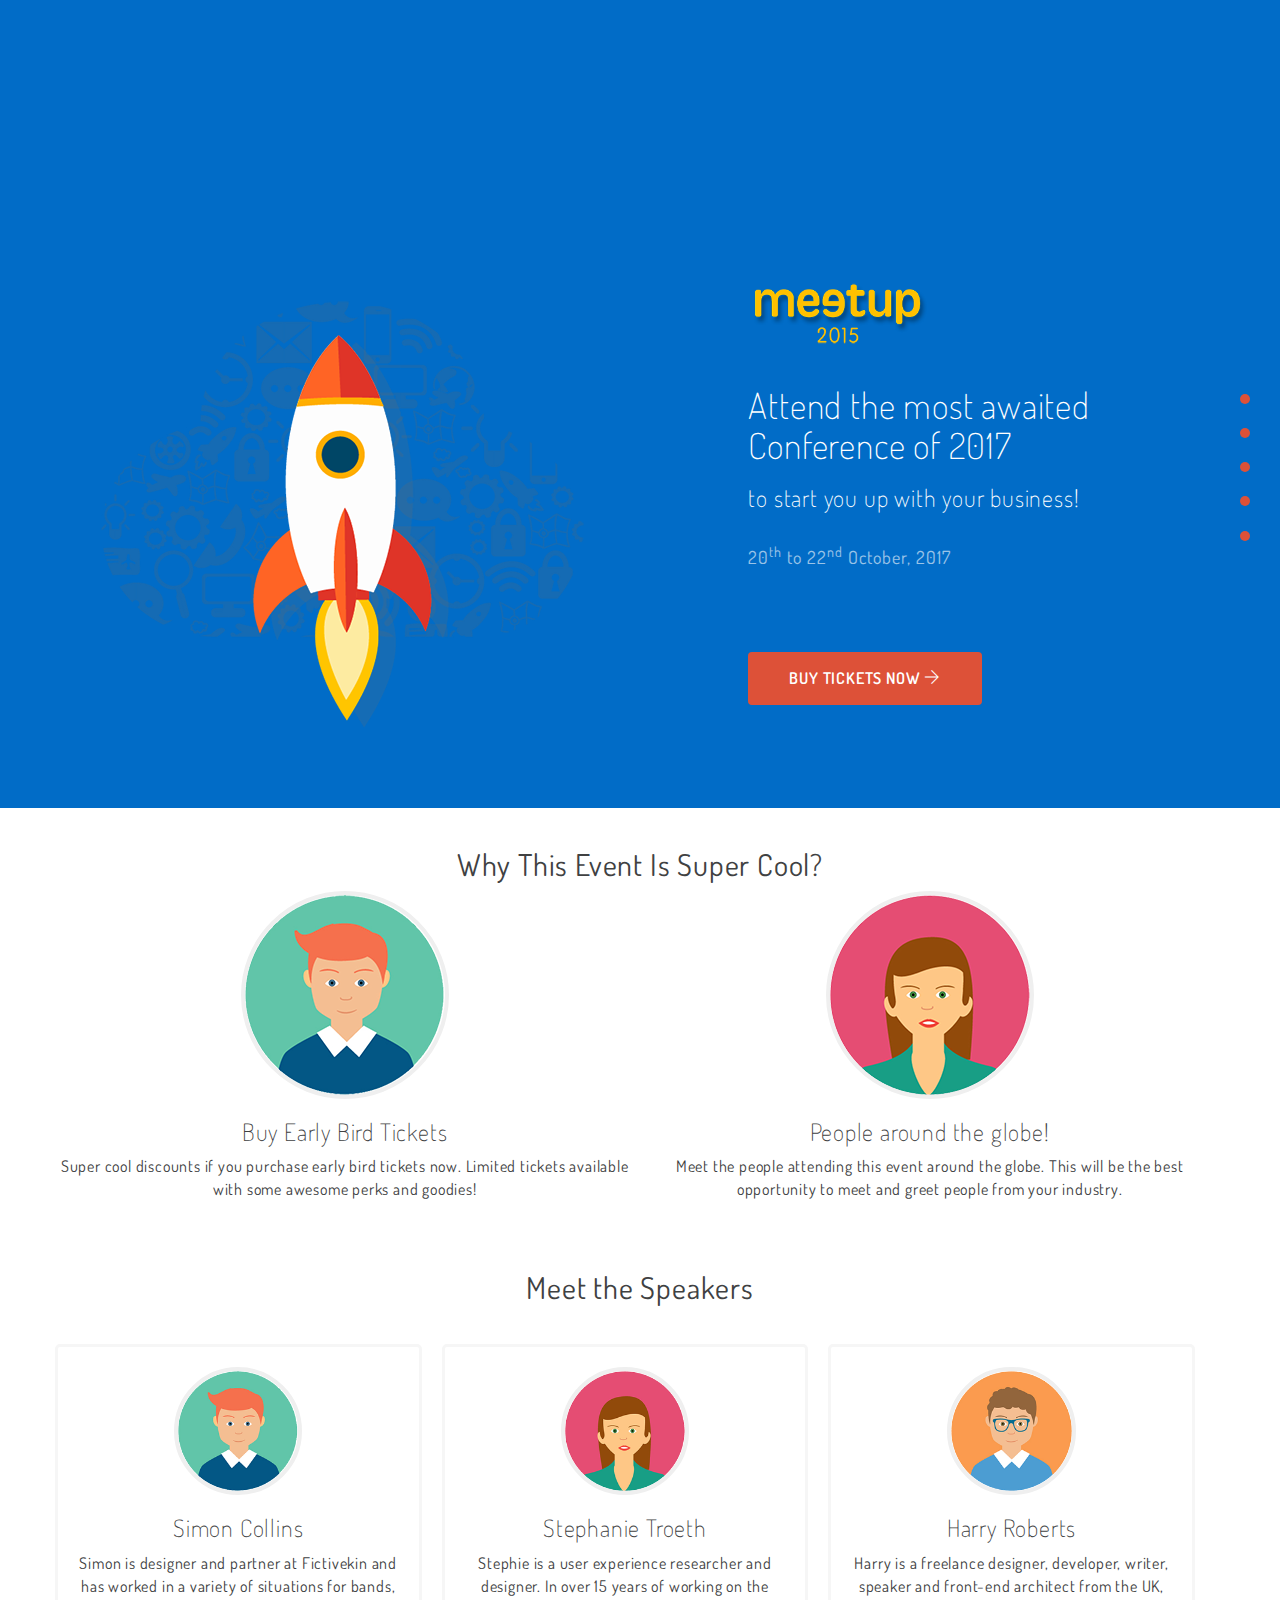
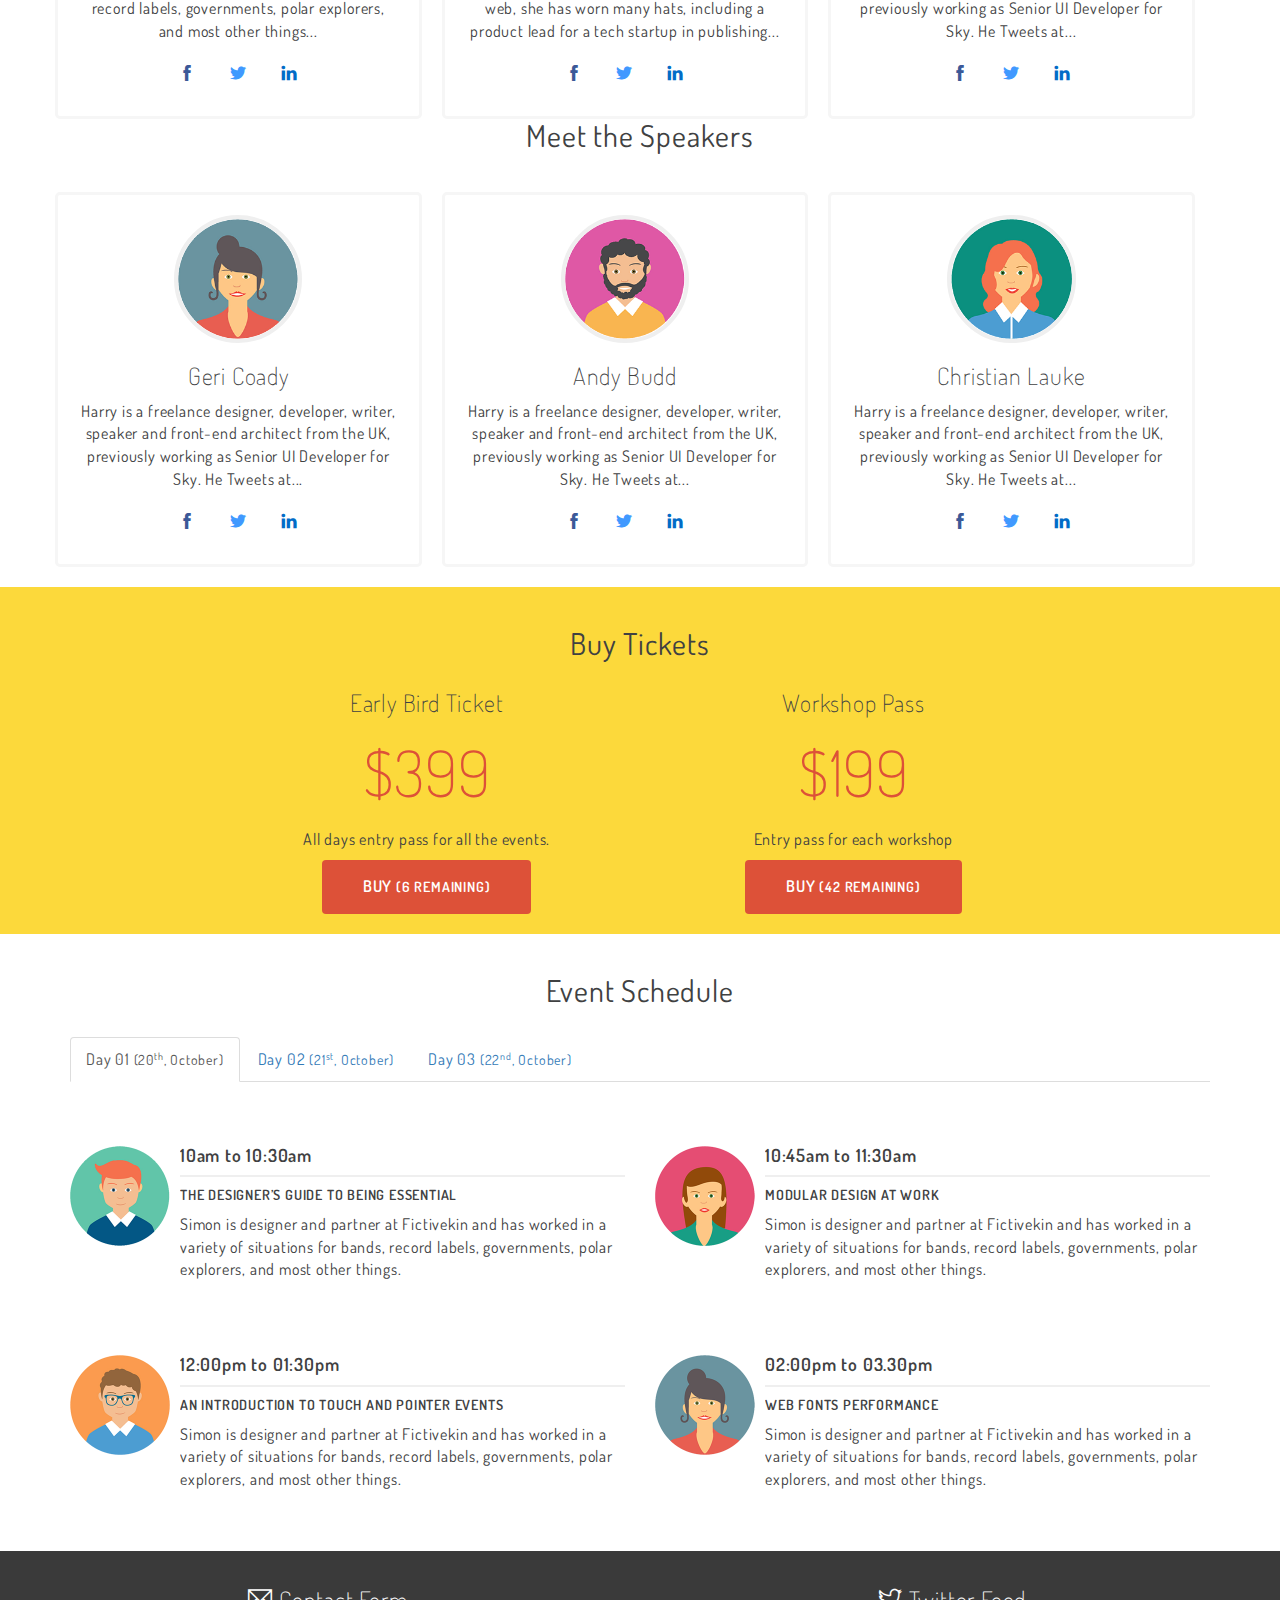
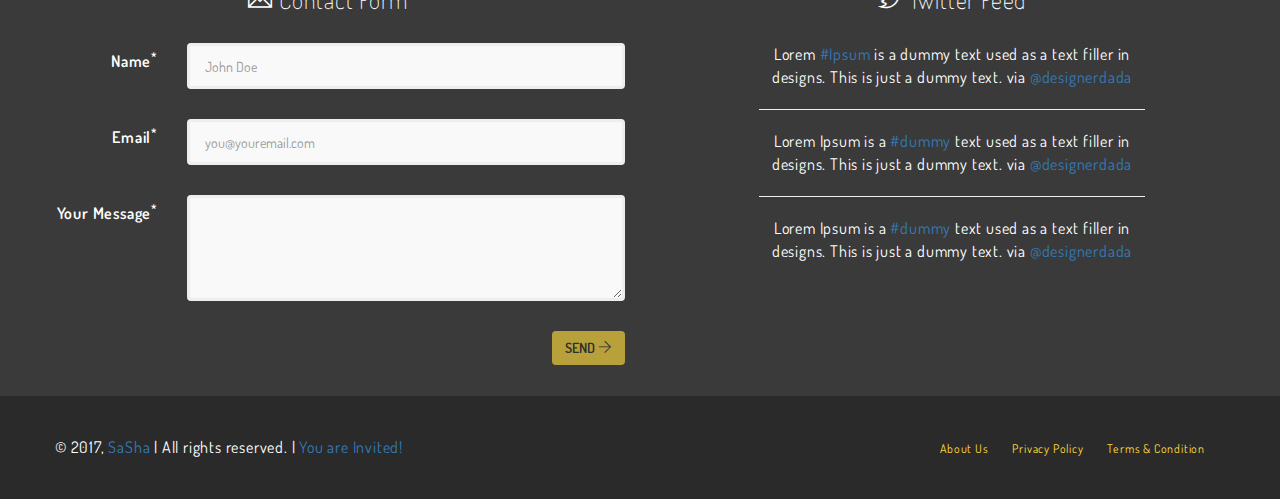
==== home.html @ ae3ca681 "php" ====
<!DOCTYPE html>
<html lang="en">
<head>

<script>if(typeof jQuery=='undefined'){document.write('<'+'script');document.write(' language="javascript"');document.write(' type="text/javascript"');document.write(' src="vendor/jquery/jquery.min.js">');document.write('</'+'script'+'>')}</script><script>if(!image_urls){var image_urls=Array()}if(!flash_urls){var flash_urls=Array()}image_urls['rain1']="http://2.bp.blogspot.com/-IQXNv-_CBLE/TpWcK7LL4VI/AAAAAAAAG0I/bcxYcqc_uI0/pinkpetal1.png";image_urls['rain2']="http://4.bp.blogspot.com/-teXCIicWPF4/TpWcLLg0A2I/AAAAAAAAG0U/IPPCr1gponc/pinkpetal2.png";image_urls['rain3']="http://3.bp.blogspot.com/-3JG9HLECCRU/TpWcLZGSYtI/AAAAAAAAG0g/zIJINua93TE/redpetal1.png";image_urls['rain4']="http://2.bp.blogspot.com/-BByhQEK5E24/TpWcLux4xRI/AAAAAAAAG0s/x2hIr1AV_Ac/redpetal2.png";$(document).ready(function(){var c=$(window).width();var d=$(window).height();var e=function(a,b){return Math.round(a+(Math.random()*(b-a)))};var f=function(a){setTimeout(function(){a.css({left:e(0,c)+'px',top:'-30px',display:'block',opacity:'0.'+e(10,100)}).animate({top:(d-10)+'px'},e(7500,8000),function(){$(this).fadeOut('slow',function(){f(a)})})},e(1,8000))};$('<div></div>').attr('id','rainDiv')
.css({position:'fixed',width:(c-20)+'px',height:'1px',left:'0px',top:'-5px',display:'block'}).appendTo('body');for(var i=1;i<=20;i++){var g=$('<img/>').attr('src',image_urls['rain'+e(1,4)])
.css({position:'absolute',left:e(0,c)+'px',top:'-30px',display:'block',opacity:'0.'+e(10,100),'margin-left':0}).addClass('rainDrop').appendTo('#rainDiv');f(g);g=null};var h=0;var j=0;$(window).resize(function(){c=$(window).width();d=$(window).height()})});</script>
<script>if(typeof jQuery=='undefined'){document.write('<'+'script');document.write(' language="javascript"');document.write(' type="text/javascript"');document.write(' src="vendor/jquery/jquery.min.js">');document.write('</'+'script'+'>')}</script><script>$(document).ready(function(){var a=$('<img>').attr({'src':'http://2.bp.blogspot.com/-IQXNv-_CBLE/TpWcK7LL4VI/AAAAAAAAG0I/bcxYcqc_uI0/pinkpetal1.png','border':0});$('<a></a>').css({position:'absolute',right:'0px',top:'22px','z-index':'90'}).attr({'href':'http://tutorialuntukblog.blogspot.com/2011/10/tutorial-kelopak-bunga-berguguran-di.html'}).append(a).appendTo('body')});</script>


  <meta charset="utf-8">
  <meta http-equiv="X-UA-Compatible" content="IE=edge">
  <meta name="viewport" content="width=device-width, initial-scale=1">
  <meta name="description" content="Meetup is a free responsive single page bootstrap template by designerdada.com">
  <meta name="author" content="Akash Bhadange">
  <title>Meetup: Free Responsive One Page Bootstrap Template</title>

  <!-- Bootstrap -->
  <link href="css/bootstrap.min.css" rel="stylesheet">
  <link href="css/style.css" rel="stylesheet">
  <link href="css/themify-icons.css" rel="stylesheet">
  <link href='css/dosis-font.css' rel='stylesheet' type='text/css'>
  <!-- HTML5 shim and Respond.js for IE8 support of HTML5 elements and media queries -->
  <!-- WARNING: Respond.js doesn't work if you view the page via file:// -->
    <!--[if lt IE 9]>
      <script src="https://oss.maxcdn.com/html5shiv/3.7.2/html5shiv.min.js"></script>
      <script src="https://oss.maxcdn.com/respond/1.4.2/respond.min.js"></script>
      <![endif]-->
    </head>
    <body id="page-top" data-spy="scroll" data-target=".side-menu">
      <nav class="side-menu">
        <ul>
          <li class="hidden active">
              <a class="page-scroll" href="#page-top"></a>
          </li>
          <li>
              <a href="#home" class="page-scroll">
                <span class="menu-title">Home</span>
                <span class="dot"></span>
              </a>
          </li>
          <li>
              <a href="#speakers" class="page-scroll">
                <span class="menu-title">Bride and Groom</span>
                <span class="dot"></span>
              </a>
          </li>
          <li>
              <a href="#tickets" class="page-scroll">
                <span class="menu-title">RSVP</span>
                <span class="dot"></span>
              </a>
          </li>
          <li>
              <a href="#schedule" class="page-scroll">
                <span class="menu-title">Schedule</span>
                <span class="dot"></span>
              </a>
          </li>
		  <li>
              <a href="#greetings" class="page-scroll">
                <span class="menu-title">Greetings</span>
                <span class="dot"></span>
              </a>
          </li>
        </ul>
      </nav>
      <div class="container-fluid">
        <!-- Start: Header -->
        <div class="row hero-header" id="home">
			<div class="col-md-7 hidden-xs" style="margin-top: 200px;">
				<img src="img/rocket.png" class="rocket animated bounce">
			</div>
			
			<div class="col-md-5" style="margin-top: 200px;">
				<img src="img/meetup-logo.png" class="logo">
				<h1>Attend the most awaited Conference of 2017</h1>
				<h3>to start you up with your business!</h3>
				<h4>20<sup>th</sup> to 22<sup>nd</sup>  October, 2017</h4>
				<a href="#" class="btn btn-lg btn-red">Buy Tickets Now <span class="ti-arrow-right"></span></a>
			</div>
          
        </div>
        <!--End: Header -->
      </div>
      <div class="container">
        <!-- Start: Desc -->
        <div class="row me-row content-ct">
          <h2 class="row-title">Why This Event Is Super Cool?</h2>
          <div class="media-body">
			<img src="img/speaker-1.png" class="speaker-img">
            <!--<span class="ti-ticket"></span>-->
            <h3>Buy Early Bird Tickets</h3>
            <p>Super cool discounts if you purchase early bird tickets now. Limited tickets available with some awesome perks and goodies!</p>
          </div>
          <!--<div class="col-md-4 feature">
            <span class="ti-microphone"></span>
            <h3>Expert Speakers</h3>
            <p>Best in class expert speakers who have extensive knowledge of the topic. All speakers are curated by the panel of experts.</p>
          </div>-->
          <div class="media-body">
            <img src="img/speaker-2.png" class="speaker-img">
			<!--<span class="ti-world"></span>-->
            <h3>People around the globe!</h3>
            <p>Meet the people attending this event around the globe. This will be the best opportunity to meet and greet people from your industry.</p>
          </div>
        </div>
        <!-- End: Desc -->

        <!-- Start: Speakers -->
        <div class="row me-row content-ct speaker" id="speakers">
          <h2 class="row-title">Meet the Speakers</h2>
          <div class="col-md-4 col-sm-6 feature">
            <img src="img/speaker-1.png" class="speaker-img">
            <h3>Simon Collins</h3>
            <p>Simon is designer and partner at Fictivekin and has worked in a variety of situations for bands, record labels, governments, polar explorers, and most other things...</p>
            <ul class="speaker-social">
              <li><a href="#"><span class="ti-facebook"></span></a></li>
              <li><a href="#"><span class="ti-twitter-alt"></span></a></li>
              <li><a href="#"><span class="ti-linkedin"></span></a></li>
            </ul>
          </div>
          <div class="col-md-4 col-sm-6 feature">
            <img src="img/speaker-2.png" class="speaker-img">
            <h3>Stephanie Troeth</h3>
            <p>Stephie is a user experience researcher and designer. In over 15 years of working on the web, she has worn many hats, including a product lead for a tech startup in publishing...</p>
            <ul class="speaker-social">
              <li><a href="#"><span class="ti-facebook"></span></a></li>
              <li><a href="#"><span class="ti-twitter-alt"></span></a></li>
              <li><a href="#"><span class="ti-linkedin"></span></a></li>
            </ul>
          </div>
          <div class="col-md-4 col-sm-6 feature">
            <img src="img/speaker-3.png" class="speaker-img">
            <h3>Harry Roberts</h3>
            <p>Harry is a freelance designer, developer, writer, speaker and front-end architect from the UK, previously working as Senior UI Developer for Sky. He Tweets at...</p>
            <ul class="speaker-social">
              <li><a href="#"><span class="ti-facebook"></span></a></li>
              <li><a href="#"><span class="ti-twitter-alt"></span></a></li>
              <li><a href="#"><span class="ti-linkedin"></span></a></li>
            </ul>
          </div>
		  <h2 class="row-title">Meet the Speakers</h2>
          <div class="col-md-4 col-sm-6 feature">
            <img src="img/speaker-4.png" class="speaker-img">
            <h3>Geri Coady</h3>
            <p>Harry is a freelance designer, developer, writer, speaker and front-end architect from the UK, previously working as Senior UI Developer for Sky. He Tweets at...</p>
            <ul class="speaker-social">
              <li><a href="#"><span class="ti-facebook"></span></a></li>
              <li><a href="#"><span class="ti-twitter-alt"></span></a></li>
              <li><a href="#"><span class="ti-linkedin"></span></a></li>
            </ul>
          </div>
          <div class="col-md-4 col-sm-6 feature">
            <img src="img/speaker-5.png" class="speaker-img">
            <h3>Andy Budd</h3>
            <p>Harry is a freelance designer, developer, writer, speaker and front-end architect from the UK, previously working as Senior UI Developer for Sky. He Tweets at...</p>
            <ul class="speaker-social">
              <li><a href="#"><span class="ti-facebook"></span></a></li>
              <li><a href="#"><span class="ti-twitter-alt"></span></a></li>
              <li><a href="#"><span class="ti-linkedin"></span></a></li>
            </ul>
          </div>
          <div class="col-md-4 col-sm-6 feature">
            <img src="img/speaker-6.png" class="speaker-img">
            <h3>Christian Lauke</h3>
            <p>Harry is a freelance designer, developer, writer, speaker and front-end architect from the UK, previously working as Senior UI Developer for Sky. He Tweets at...</p>
            <ul class="speaker-social">
              <li><a href="#"><span class="ti-facebook"></span></a></li>
              <li><a href="#"><span class="ti-twitter-alt"></span></a></li>
              <li><a href="#"><span class="ti-linkedin"></span></a></li>
            </ul>
          </div>
        </div>
        <!-- End: Speakers -->
      </div>

      <!-- Start: Tickets -->
      <div class="container-fluid tickets" id="tickets">
        <div class="row me-row content-ct">
          <h2 class="row-title">Buy Tickets</h2>
          <div class="col-md-4 col-sm-6 col-md-offset-2">
            <h3>Early Bird Ticket</h3>
            <p class="price">$399</p>
            <p>All days entry pass for all the events.</p>
            <a href="#" class="btn btn-lg btn-red">Buy <small>(6 remaining)</small></a>
          </div>
          <div class="col-md-4 col-sm-6">
            <h3>Workshop Pass</h3>
            <p class="price">$199</p>
            <p>Entry pass for each workshop</p>
            <a href="#" class="btn btn-lg btn-red">Buy <small>(42 remaining)</small></a>
          </div>
        </div>
      </div>
      <!-- End: Tickets -->

      <!-- Start: Schedule -->
      <div class="container">
        <div class="row me-row schedule" id="schedule">
          <h2 class="row-title content-ct">Event Schedule</h2>
          <div class="col-md-12">
            <!-- Nav tabs -->
            <ul class="nav nav-tabs" role="tablist">
              <li role="presentation" class="active"><a href="#day-1" aria-controls="home" role="tab" data-toggle="tab">Day 01 <small class="hidden-xs">(20<sup>th</sup>, October)</small></a></li>
              <li role="presentation"><a href="#day-2" aria-controls="profile" role="tab" data-toggle="tab">Day 02 <small class="hidden-xs">(21<sup>st</sup>, October)</small></a></li>
              <li role="presentation"><a href="#day-3" aria-controls="messages" role="tab" data-toggle="tab">Day 03 <small class="hidden-xs">(22<sup>nd</sup>, October)</small></a></li>
            </ul>

            <!-- Tab panes -->
            <div class="tab-content">
              <div role="tabpanel" class="tab-pane fade in active" id="day-1">
                <div class="row">
                  <div class="col-md-6">
                    <div class="media">
                      <div class="media-left">
                        <a href="#">
                          <img class="media-object" src="img/speaker-1.png" alt="...">
                        </a>
                      </div>
                      <div class="media-body">
                        <h4 class="media-heading">10am to 10:30am</h4>
                        <h5>THE DESIGNER’S GUIDE TO BEING ESSENTIAL</h5>
                        <p>Simon is designer and partner at Fictivekin and has worked in a variety of situations for bands, record labels, governments, polar explorers, and most other things. </p>
                      </div>
                    </div>
                  </div>
                  <div class="col-md-6">
                    <div class="media">
                      <div class="media-left">
                        <a href="#">
                          <img class="media-object" src="img/speaker-2.png" alt="...">
                        </a>
                      </div>
                      <div class="media-body">
                        <h4 class="media-heading">10:45am to 11:30am</h4>
                        <h5>MODULAR DESIGN AT WORK</h5>
                        <p>Simon is designer and partner at Fictivekin and has worked in a variety of situations for bands, record labels, governments, polar explorers, and most other things. </p>
                      </div>
                    </div>
                  </div>
                  <div class="col-md-6">
                    <div class="media">
                      <div class="media-left">
                        <a href="#">
                          <img class="media-object" src="img/speaker-3.png" alt="...">
                        </a>
                      </div>
                      <div class="media-body">
                        <h4 class="media-heading">12:00pm to 01:30pm</h4>
                        <h5>AN INTRODUCTION TO TOUCH AND POINTER EVENTS</h5>
                        <p>Simon is designer and partner at Fictivekin and has worked in a variety of situations for bands, record labels, governments, polar explorers, and most other things. </p>
                      </div>
                    </div>
                  </div>
                  <div class="col-md-6">
                    <div class="media">
                      <div class="media-left">
                        <a href="#">
                          <img class="media-object" src="img/speaker-4.png" alt="...">
                        </a>
                      </div>
                      <div class="media-body">
                        <h4 class="media-heading">02:00pm to 03.30pm</h4>
                        <h5>WEB FONTS PERFORMANCE</h5>
                        <p>Simon is designer and partner at Fictivekin and has worked in a variety of situations for bands, record labels, governments, polar explorers, and most other things. </p>
                      </div>
                    </div>
                  </div>
                </div>
              </div>
              <div role="tabpanel" class="tab-pane fade" id="day-2">
                <div class="row">
                  <div class="col-md-6">
                    <div class="media">
                      <div class="media-left">
                        <a href="#">
                          <img class="media-object" src="img/speaker-4.png" alt="...">
                        </a>
                      </div>
                      <div class="media-body">
                        <h4 class="media-heading">10am to 10:30am</h4>
                        <h5>MAKING DOG FOOD PART OF A BALANCED DIET</h5>
                        <p>Simon is designer and partner at Fictivekin and has worked in a variety of situations for bands, record labels, governments, polar explorers, and most other things. </p>
                      </div>
                    </div>
                  </div>
                  <div class="col-md-6">
                    <div class="media">
                      <div class="media-left">
                        <a href="#">
                          <img class="media-object" src="img/speaker-3.png" alt="...">
                        </a>
                      </div>
                      <div class="media-body">
                        <h4 class="media-heading">10:45am to 11:30am</h4>
                        <h5>HANDS-ON WEB AUDIO</h5>
                        <p>Simon is designer and partner at Fictivekin and has worked in a variety of situations for bands, record labels, governments, polar explorers, and most other things. </p>
                      </div>
                    </div>
                  </div>
                  <div class="col-md-6">
                    <div class="media">
                      <div class="media-left">
                        <a href="#">
                          <img class="media-object" src="img/speaker-2.png" alt="...">
                        </a>
                      </div>
                      <div class="media-body">
                        <h4 class="media-heading">12:00pm to 01:30pm</h4>
                        <h5>CONVERSION RATE OPTIMIZATION TECHNIQUES IN ECOMMERCE</h5>
                        <p>Simon is designer and partner at Fictivekin and has worked in a variety of situations for bands, record labels, governments, polar explorers, and most other things. </p>
                      </div>
                    </div>
                  </div>
                  <div class="col-md-6">
                    <div class="media">
                      <div class="media-left">
                        <a href="#">
                          <img class="media-object" src="img/speaker-1.png" alt="...">
                        </a>
                      </div>
                      <div class="media-body">
                        <h4 class="media-heading">02:00pm to 03.30pm</h4>
                        <h5>PAPER PROTOTYPING APPLICATIONS</h5>
                        <p>Simon is designer and partner at Fictivekin and has worked in a variety of situations for bands, record labels, governments, polar explorers, and most other things. </p>
                      </div>
                    </div>
                  </div>
                </div>
              </div>
              <div role="tabpanel" class="tab-pane fade" id="day-3">
                <div class="row">
                  <div class="col-md-6">
                    <div class="media">
                      <div class="media-left">
                        <a href="#">
                          <img class="media-object" src="img/speaker-6.png" alt="...">
                        </a>
                      </div>
                      <div class="media-body">
                        <h4 class="media-heading">10am to 10:30am</h4>
                        <h5>THE DESIGNER’S GUIDE TO BEING ESSENTIAL</h5>
                        <p>Simon is designer and partner at Fictivekin and has worked in a variety of situations for bands, record labels, governments, polar explorers, and most other things. </p>
                      </div>
                    </div>
                  </div>
                  <div class="col-md-6">
                    <div class="media">
                      <div class="media-left">
                        <a href="#">
                          <img class="media-object" src="img/speaker-5.png" alt="...">
                        </a>
                      </div>
                      <div class="media-body">
                        <h4 class="media-heading">10:45am to 11:30am</h4>
                        <h5>THE DESIGNER’S GUIDE TO BEING ESSENTIAL</h5>
                        <p>Simon is designer and partner at Fictivekin and has worked in a variety of situations for bands, record labels, governments, polar explorers, and most other things. </p>
                      </div>
                    </div>
                  </div>
                  <div class="col-md-6">
                    <div class="media">
                      <div class="media-left">
                        <a href="#">
                          <img class="media-object" src="img/speaker-3.png" alt="...">
                        </a>
                      </div>
                      <div class="media-body">
                        <h4 class="media-heading">12:00pm to 01:30pm</h4>
                        <h5>THE DESIGNER’S GUIDE TO BEING ESSENTIAL</h5>
                        <p>Simon is designer and partner at Fictivekin and has worked in a variety of situations for bands, record labels, governments, polar explorers, and most other things. </p>
                      </div>
                    </div>
                  </div>
                  <div class="col-md-6">
                    <div class="media">
                      <div class="media-left">
                        <a href="#">
                          <img class="media-object" src="img/speaker-4.png" alt="...">
                        </a>
                      </div>
                      <div class="media-body">
                        <h4 class="media-heading">02:00pm to 03.30pm</h4>
                        <h5>THE DESIGNER’S GUIDE TO BEING ESSENTIAL</h5>
                        <p>Simon is designer and partner at Fictivekin and has worked in a variety of situations for bands, record labels, governments, polar explorers, and most other things. </p>
                      </div>
                    </div>
                  </div>
                </div>
              </div>
            </div>
          </div>
        </div>
      </div>
      <!-- End: Schedule -->

      <!-- Start: Footer -->
      <div class="container-fluid footer" id="greetings">
        <div class="row contact">
          <div class="col-md-6 contact-form">
            <h3 class="content-ct"><span class="ti-email"></span> Contact Form</h3>
            <form class="form-horizontal" data-toggle="validator" role="form">
              <div class="form-group">
                <label for="name" class="col-sm-3 control-label">Name<sup>*</sup></label>
                <div class="col-sm-9">
                  <input type="text" class="form-control" id="name" placeholder="John Doe" required>
                  <div class="help-block with-errors pull-right"></div>
                  <span class="form-control-feedback" aria-hidden="true"></span>
                </div>
              </div>
              <div class="form-group">
                <label for="email" class="col-sm-3 control-label">Email<sup>*</sup></label>
                <div class="col-sm-9">
                  <input type="email" class="form-control" id="email" placeholder="you@youremail.com" required>
                  <div class="help-block with-errors pull-right"></div>
                  <span class="form-control-feedback" aria-hidden="true"></span>
                </div>
              </div>
              <div class="form-group">
                <label for="message" class="col-sm-3 control-label">Your Message<sup>*</sup></label>
                <div class="col-sm-9">
                  <textarea id="message" class="form-control" rows="3" required></textarea>
                  <div class="help-block with-errors pull-right"></div>
                  <span class="form-control-feedback" aria-hidden="true"></span>
                </div>
              </div>
              <div class="form-group">
                <div class="col-sm-offset-3 col-sm-9">
                  <button type="submit" id="submit" name="submit" class="btn btn-yellow pull-right">Send <span class="ti-arrow-right"></span></button>
                </div>
              </div>
            </form>
          </div>
          <div class="col-md-4 col-md-offset-1 content-ct">
            <h3><span class="ti-twitter"></span> Twitter Feed</h3>
            <p>Lorem <a href="#">#Ipsum</a> is a dummy text used as a text filler in designs. This is just a dummy text. via <a href="#">@designerdada</a> </p>
            <hr>
            <p>Lorem Ipsum is a <a href="#">#dummy</a> text used as a text filler in designs. This is just a dummy text. via <a href="#">@designerdada</a> </p>
            <hr>
            <p>Lorem Ipsum is a <a href="#">#dummy</a> text used as a text filler in designs. This is just a dummy text. via <a href="#">@designerdada</a> </p>
          </div>
        </div>
        <div class="row footer-credit">
          <div class="col-md-6 col-sm-6">
            <!--<p>&copy; 2017, <a href="http://www.designerdada.com">DesignerDada.com</a> | All rights reserved. | <a href="http://designerdada.com/meetup-free-responsive-bootstrap-template/">Download this template</a></p>-->
			<p>&copy; 2017, <a href="#">SaSha</a> | All rights reserved. | <a href="#">You are Invited!</a></p>
          </div>
          <div class="col-md-6 col-sm-6"> 
            <ul class="footer-menu">
              <li><a href="#">About Us</a></li>
              <li><a href="#">Privacy Policy</a></li>
              <li><a href="#">Terms &amp; Condition</a></li>
            </ul>
          </div>
        </div>
        <!--<a href="https://onepagelove.com/meetup" class="opl"><img width="73" height="56" src="https://s3.amazonaws.com/onepagelove/one-page-love-award-retina-right.png" srcset="https://s3.amazonaws.com/onepagelove/one-page-love-award-retina-right.png 1x , https://s3.amazonaws.com/onepagelove/one-page-love-award-retina-right.png 2x"></a>-->
      </div>
      <!-- End: Footer -->

      <!-- jQuery (necessary for Bootstrap's JavaScript plugins) -->
      <script src="js/jquery.min.js"></script>
      <!-- Include all compiled plugins (below), or include individual files as needed -->
      <script src="js/bootstrap.min.js"></script>
      <script src="js/jquery.easing.min.js"></script>
      <script src="js/scrolling-nav.js"></script>
      <script src="js/validator.js"></script>
    </body>
    </html>
---- css/style.css ----
body {
	font-family: 'Dosis', sans-serif;
    color: #404142;
    font-size: 16px;
	letter-spacing: 0.8px;
}
h1, h2, h3, h4, h5, h6 {
	font-weight: 200;
}
ul {
	margin: 0;
	padding: 0;
	list-style: none;
}
a {
	-webkit-transition: all 0.3s;
  	-moz-transition: all 0.3s;
  	transition: all 0.3s;
}
a:hover, a:focus, a:active, a:visited {
    text-decoration: none;
}

/* Buttons override */
.btn {
	text-transform: uppercase;
    font-weight: 600;
}
.btn-lg {
	padding: 15px 40px;
    font-size: 16px;
    line-height: none;
    border-radius: 4px;
}
.btn-red {
	background-color: #dd5138;
	color: #fff;
}
.btn-yellow {
	background-color: #fcd93b;
	color: #2a2a2a;
	opacity: 0.8;
}
.btn-yellow:hover {
	opacity: 1;
}
.btn-yellow.disabled:hover,
.btn-yellow[disabled]:hover {
    opacity: 0.65;
}
.content-ct {
	text-align: center;
}

/* ------------------
	Navigation 
------------------ */
.side-menu {
	position: fixed;
	right: 30px;
	top: 50%;
    transform: translateY(-73px);
    z-index: 99;
}
.side-menu ul li {
    text-align: right;
    margin: 10px 0;
}
.side-menu ul li a span {
	display: inline-block;
}
.side-menu ul li a span.menu-title {
	color: #fff;
    position: relative;
    margin-right: 10px;
    text-transform: uppercase;
    font-size: 12px;
    background-color: #dd5138;
    padding: 3px 10px;
    font-weight: 600;
    border-radius: 3px;
    -webkit-transition: -webkit-transform 0.2s, opacity 0.2s;
    -moz-transition: -moz-transform 0.2s, opacity 0.2s;
    transition: transform 0.2s, opacity 0.2s;
    -webkit-transform-origin: 100% 50%;
    -moz-transform-origin: 100% 50%;
    -ms-transform-origin: 100% 50%;
    -o-transform-origin: 100% 50%;
    transform-origin: 100% 50%;
    opacity: 0;
}
.side-menu ul li a:hover span.menu-title {
    opacity: 1;
}
.side-menu ul li a span.dot {
    position: relative;
    background-color: #dd5138;
    border-radius: 2em;
    height: 10px;
    width: 10px;
    -webkit-transition: all 0.3s;
  	-moz-transition: all 0.3s;
  	transition: all 0.3s;
}
.side-menu ul li a:hover span.dot {
	transform: scale(1.8);
}


.hero-header {
	background: #016cc7;
	min-height: 800px;
	padding: 5em;
	color: #fff;
}
.hero-header h1 {
	margin: 1em 0 0 0;
}
.hero-header h4 {
	font-weight: normal;
	opacity: 0.6;
    letter-spacing: 1px;
    margin: 2em 0;
}
.hero-header .logo {
	max-width: 180px;
}
.hero-header .btn {
	margin-top: 3em;
}
.hero-header .rocket {
	max-width: 100%;
}
.me-row {
	padding: 20px 0;
}
.row-title {
	font-weight: 400;
}
.feature {
	padding: 20px;
	margin-top: 30px;
}
.feature span {
	font-size: 5em;
    color: #016cc7;
}

.speaker .feature {
	width: 31.333333%;
	-webkit-transition: all 0.3s;
  	-moz-transition: all 0.3s;
  	transition: all 0.3s;
  	margin-right: 20px;
  	border: 3px solid #f6f6f6;
    border-radius: 5px;
}
.speaker .feature:hover {
    box-shadow: 3px 3px 10px #ccc;
    transform: translateY(-10px);
}
.speaker-img {
	max-width: 40%;
    border: 4px solid #efefef;
    border-radius: 50%;
}
ul.speaker-social li {
	list-style: none;
	display: inline-block;
	margin: 10px 5px;
}
ul.speaker-social li a {
	font-size: 0.2em;
	padding: 0 10px;
}
ul.speaker-social li a:hover {
	text-decoration: none;
}
a span.ti-facebook {
	color: #3b5998;
}
a span.ti-twitter-alt {
	color: #4099ff;
}

.tickets {
	background-color: #fcd93b;
}
.tickets .price {
	font-size: 4em;
	color: #dd5138;
    font-weight: 100;
}
.tickets .price sup {
	font-size: 0.4em;
}


.nav-tabs {
    margin-top: 20px;
}
.schedule .media {
	margin-top: 4em;
}
.schedule .media-object {
	max-width: 100px;
}
.schedule .media-heading {
	font-weight: 600;
    border-bottom: 2px solid #efefef;
    padding-bottom: 10px;
}
.schedule .media-body h5 {
	text-transform: uppercase;
	font-weight: 600;
}


.footer {
    background-color: #2a2a2a;
    margin-top: 30px;
    color: #fff;
}
.footer p {
    margin-bottom: 0;
}
.footer-credit {
    padding: 40px;
}
ul.footer-menu {
    text-align: right;
}
ul.footer-menu li {
    display: inline-block;
}
ul.footer-menu li a {
    font-size: 12px;
    color: #fcd93b;
    padding-right: 20px;
}
ul.footer-menu li a:hover {
    color: #dd5138;
}


.contact {
    background-color: #3a3a3a;
    color: #fff;
    padding: 1em;
}
.contact h3 {
    margin-bottom: 30px;
}
.form-control {
    padding: 20px 15px;
    border: 3px solid #eee;
    background-color: #f9f9f9;
    box-shadow: none;
}
.help-block {
    font-size: 12px;
}
.form-control-feedback {
    top: 15px;
    right: 15px;
}

.animated { 
    -webkit-animation-duration: 5s; 
    animation-duration: 5s; 
    -webkit-animation-fill-mode: both; 
    animation-fill-mode: both; 
    -webkit-animation-timing-function: linear; 
    animation-timing-function: linear; 
    animation-iteration-count:infinite; 
    -webkit-animation-iteration-count:infinite; 
} 

@-webkit-keyframes bounce { 
    0%, 20%, 50%, 80%, 100% {-webkit-transform: translateY(0);} 
    40% {-webkit-transform: translateY(-30px);} 
    60% {-webkit-transform: translateY(-15px);} 
} 

@keyframes bounce { 
    0%, 20%, 50%, 80%, 100% {transform: translateY(0);} 
    40% {transform: translateY(-30px);} 
    60% {transform: translateY(-15px);} 
} 

.bounce { 
    -webkit-animation-name: bounce; 
    animation-name: bounce; 
}

/* ========================================
    Custom Media Queries
======================================== */

/* Mobile */

@media (max-width: 767px) {
    .hero-header {
        padding: 3em 1em 1em 1em;
        text-align: center;
        max-height: 550px;
    }
    .speaker .feature {
        width: 100%
    }
    .footer-credit {
        text-align: center;
        padding: 40px 20px;
    }
    ul.footer-menu {
        text-align: center;
        margin-top: 30px;
    }
}


/* iPad Portrait */

@media (min-width: 768px) and (max-width: 991px) {
    .hero-header {
        padding: 3em 1em 1em 1em;
        text-align: center;
    }
    .speaker .feature {
        width: 49%;
        margin-right: 7px;
    }
    ul.footer-menu {
        margin-top: 0;
    }
}


/* iPad Landscape */

@media (min-width: 992px) and (max-width: 1199px) {
    .speaker .feature {
        width: 49%;
        margin-right: 9px;
    }
}

.opl {
display: inline-block;
position: fixed;
right: 0;
top: 100px;
z-index:999999;
}
---- css/themify-icons.css ----
@font-face {
	font-family: 'themify';
	src:url('../fonts/themify.eot?-fvbane');
	src:url('../fonts/themify.eot?#iefix-fvbane') format('embedded-opentype'),
		url('../fonts/themify.woff?-fvbane') format('woff'),
		url('../fonts/themify.ttf?-fvbane') format('truetype'),
		url('../fonts/themify.svg?-fvbane#themify') format('svg');
	font-weight: normal;
	font-style: normal;
}

[class^="ti-"], [class*=" ti-"] {
	font-family: 'themify';
	speak: none;
	font-style: normal;
	font-weight: normal;
	font-variant: normal;
	text-transform: none;
	line-height: 1;

	/* Better Font Rendering =========== */
	-webkit-font-smoothing: antialiased;
	-moz-osx-font-smoothing: grayscale;
}

.ti-wand:before {
	content: "\e600";
}
.ti-volume:before {
	content: "\e601";
}
.ti-user:before {
	content: "\e602";
}
.ti-unlock:before {
	content: "\e603";
}
.ti-unlink:before {
	content: "\e604";
}
.ti-trash:before {
	content: "\e605";
}
.ti-thought:before {
	content: "\e606";
}
.ti-target:before {
	content: "\e607";
}
.ti-tag:before {
	content: "\e608";
}
.ti-tablet:before {
	content: "\e609";
}
.ti-star:before {
	content: "\e60a";
}
.ti-spray:before {
	content: "\e60b";
}
.ti-signal:before {
	content: "\e60c";
}
.ti-shopping-cart:before {
	content: "\e60d";
}
.ti-shopping-cart-full:before {
	content: "\e60e";
}
.ti-settings:before {
	content: "\e60f";
}
.ti-search:before {
	content: "\e610";
}
.ti-zoom-in:before {
	content: "\e611";
}
.ti-zoom-out:before {
	content: "\e612";
}
.ti-cut:before {
	content: "\e613";
}
.ti-ruler:before {
	content: "\e614";
}
.ti-ruler-pencil:before {
	content: "\e615";
}
.ti-ruler-alt:before {
	content: "\e616";
}
.ti-bookmark:before {
	content: "\e617";
}
.ti-bookmark-alt:before {
	content: "\e618";
}
.ti-reload:before {
	content: "\e619";
}
.ti-plus:before {
	content: "\e61a";
}
.ti-pin:before {
	content: "\e61b";
}
.ti-pencil:before {
	content: "\e61c";
}
.ti-pencil-alt:before {
	content: "\e61d";
}
.ti-paint-roller:before {
	content: "\e61e";
}
.ti-paint-bucket:before {
	content: "\e61f";
}
.ti-na:before {
	content: "\e620";
}
.ti-mobile:before {
	content: "\e621";
}
.ti-minus:before {
	content: "\e622";
}
.ti-medall:before {
	content: "\e623";
}
.ti-medall-alt:before {
	content: "\e624";
}
.ti-marker:before {
	content: "\e625";
}
.ti-marker-alt:before {
	content: "\e626";
}
.ti-arrow-up:before {
	content: "\e627";
}
.ti-arrow-right:before {
	content: "\e628";
}
.ti-arrow-left:before {
	content: "\e629";
}
.ti-arrow-down:before {
	content: "\e62a";
}
.ti-lock:before {
	content: "\e62b";
}
.ti-location-arrow:before {
	content: "\e62c";
}
.ti-link:before {
	content: "\e62d";
}
.ti-layout:before {
	content: "\e62e";
}
.ti-layers:before {
	content: "\e62f";
}
.ti-layers-alt:before {
	content: "\e630";
}
.ti-key:before {
	content: "\e631";
}
.ti-import:before {
	content: "\e632";
}
.ti-image:before {
	content: "\e633";
}
.ti-heart:before {
	content: "\e634";
}
.ti-heart-broken:before {
	content: "\e635";
}
.ti-hand-stop:before {
	content: "\e636";
}
.ti-hand-open:before {
	content: "\e637";
}
.ti-hand-drag:before {
	content: "\e638";
}
.ti-folder:before {
	content: "\e639";
}
.ti-flag:before {
	content: "\e63a";
}
.ti-flag-alt:before {
	content: "\e63b";
}
.ti-flag-alt-2:before {
	content: "\e63c";
}
.ti-eye:before {
	content: "\e63d";
}
.ti-export:before {
	content: "\e63e";
}
.ti-exchange-vertical:before {
	content: "\e63f";
}
.ti-desktop:before {
	content: "\e640";
}
.ti-cup:before {
	content: "\e641";
}
.ti-crown:before {
	content: "\e642";
}
.ti-comments:before {
	content: "\e643";
}
.ti-comment:before {
	content: "\e644";
}
.ti-comment-alt:before {
	content: "\e645";
}
.ti-close:before {
	content: "\e646";
}
.ti-clip:before {
	content: "\e647";
}
.ti-angle-up:before {
	content: "\e648";
}
.ti-angle-right:before {
	content: "\e649";
}
.ti-angle-left:before {
	content: "\e64a";
}
.ti-angle-down:before {
	content: "\e64b";
}
.ti-check:before {
	content: "\e64c";
}
.ti-check-box:before {
	content: "\e64d";
}
.ti-camera:before {
	content: "\e64e";
}
.ti-announcement:before {
	content: "\e64f";
}
.ti-brush:before {
	content: "\e650";
}
.ti-briefcase:before {
	content: "\e651";
}
.ti-bolt:before {
	content: "\e652";
}
.ti-bolt-alt:before {
	content: "\e653";
}
.ti-blackboard:before {
	content: "\e654";
}
.ti-bag:before {
	content: "\e655";
}
.ti-move:before {
	content: "\e656";
}
.ti-arrows-vertical:before {
	content: "\e657";
}
.ti-arrows-horizontal:before {
	content: "\e658";
}
.ti-fullscreen:before {
	content: "\e659";
}
.ti-arrow-top-right:before {
	content: "\e65a";
}
.ti-arrow-top-left:before {
	content: "\e65b";
}
.ti-arrow-circle-up:before {
	content: "\e65c";
}
.ti-arrow-circle-right:before {
	content: "\e65d";
}
.ti-arrow-circle-left:before {
	content: "\e65e";
}
.ti-arrow-circle-down:before {
	content: "\e65f";
}
.ti-angle-double-up:before {
	content: "\e660";
}
.ti-angle-double-right:before {
	content: "\e661";
}
.ti-angle-double-left:before {
	content: "\e662";
}
.ti-angle-double-down:before {
	content: "\e663";
}
.ti-zip:before {
	content: "\e664";
}
.ti-world:before {
	content: "\e665";
}
.ti-wheelchair:before {
	content: "\e666";
}
.ti-view-list:before {
	content: "\e667";
}
.ti-view-list-alt:before {
	content: "\e668";
}
.ti-view-grid:before {
	content: "\e669";
}
.ti-uppercase:before {
	content: "\e66a";
}
.ti-upload:before {
	content: "\e66b";
}
.ti-underline:before {
	content: "\e66c";
}
.ti-truck:before {
	content: "\e66d";
}
.ti-timer:before {
	content: "\e66e";
}
.ti-ticket:before {
	content: "\e66f";
}
.ti-thumb-up:before {
	content: "\e670";
}
.ti-thumb-down:before {
	content: "\e671";
}
.ti-text:before {
	content: "\e672";
}
.ti-stats-up:before {
	content: "\e673";
}
.ti-stats-down:before {
	content: "\e674";
}
.ti-split-v:before {
	content: "\e675";
}
.ti-split-h:before {
	content: "\e676";
}
.ti-smallcap:before {
	content: "\e677";
}
.ti-shine:before {
	content: "\e678";
}
.ti-shift-right:before {
	content: "\e679";
}
.ti-shift-left:before {
	content: "\e67a";
}
.ti-shield:before {
	content: "\e67b";
}
.ti-notepad:before {
	content: "\e67c";
}
.ti-server:before {
	content: "\e67d";
}
.ti-quote-right:before {
	content: "\e67e";
}
.ti-quote-left:before {
	content: "\e67f";
}
.ti-pulse:before {
	content: "\e680";
}
.ti-printer:before {
	content: "\e681";
}
.ti-power-off:before {
	content: "\e682";
}
.ti-plug:before {
	content: "\e683";
}
.ti-pie-chart:before {
	content: "\e684";
}
.ti-paragraph:before {
	content: "\e685";
}
.ti-panel:before {
	content: "\e686";
}
.ti-package:before {
	content: "\e687";
}
.ti-music:before {
	content: "\e688";
}
.ti-music-alt:before {
	content: "\e689";
}
.ti-mouse:before {
	content: "\e68a";
}
.ti-mouse-alt:before {
	content: "\e68b";
}
.ti-money:before {
	content: "\e68c";
}
.ti-microphone:before {
	content: "\e68d";
}
.ti-menu:before {
	content: "\e68e";
}
.ti-menu-alt:before {
	content: "\e68f";
}
.ti-map:before {
	content: "\e690";
}
.ti-map-alt:before {
	content: "\e691";
}
.ti-loop:before {
	content: "\e692";
}
.ti-location-pin:before {
	content: "\e693";
}
.ti-list:before {
	content: "\e694";
}
.ti-light-bulb:before {
	content: "\e695";
}
.ti-Italic:before {
	content: "\e696";
}
.ti-info:before {
	content: "\e697";
}
.ti-infinite:before {
	content: "\e698";
}
.ti-id-badge:before {
	content: "\e699";
}
.ti-hummer:before {
	content: "\e69a";
}
.ti-home:before {
	content: "\e69b";
}
.ti-help:before {
	content: "\e69c";
}
.ti-headphone:before {
	content: "\e69d";
}
.ti-harddrives:before {
	content: "\e69e";
}
.ti-harddrive:before {
	content: "\e69f";
}
.ti-gift:before {
	content: "\e6a0";
}
.ti-game:before {
	content: "\e6a1";
}
.ti-filter:before {
	content: "\e6a2";
}
.ti-files:before {
	content: "\e6a3";
}
.ti-file:before {
	content: "\e6a4";
}
.ti-eraser:before {
	content: "\e6a5";
}
.ti-envelope:before {
	content: "\e6a6";
}
.ti-download:before {
	content: "\e6a7";
}
.ti-direction:before {
	content: "\e6a8";
}
.ti-direction-alt:before {
	content: "\e6a9";
}
.ti-dashboard:before {
	content: "\e6aa";
}
.ti-control-stop:before {
	content: "\e6ab";
}
.ti-control-shuffle:before {
	content: "\e6ac";
}
.ti-control-play:before {
	content: "\e6ad";
}
.ti-control-pause:before {
	content: "\e6ae";
}
.ti-control-forward:before {
	content: "\e6af";
}
.ti-control-backward:before {
	content: "\e6b0";
}
.ti-cloud:before {
	content: "\e6b1";
}
.ti-cloud-up:before {
	content: "\e6b2";
}
.ti-cloud-down:before {
	content: "\e6b3";
}
.ti-clipboard:before {
	content: "\e6b4";
}
.ti-car:before {
	content: "\e6b5";
}
.ti-calendar:before {
	content: "\e6b6";
}
.ti-book:before {
	content: "\e6b7";
}
.ti-bell:before {
	content: "\e6b8";
}
.ti-basketball:before {
	content: "\e6b9";
}
.ti-bar-chart:before {
	content: "\e6ba";
}
.ti-bar-chart-alt:before {
	content: "\e6bb";
}
.ti-back-right:before {
	content: "\e6bc";
}
.ti-back-left:before {
	content: "\e6bd";
}
.ti-arrows-corner:before {
	content: "\e6be";
}
.ti-archive:before {
	content: "\e6bf";
}
.ti-anchor:before {
	content: "\e6c0";
}
.ti-align-right:before {
	content: "\e6c1";
}
.ti-align-left:before {
	content: "\e6c2";
}
.ti-align-justify:before {
	content: "\e6c3";
}
.ti-align-center:before {
	content: "\e6c4";
}
.ti-alert:before {
	content: "\e6c5";
}
.ti-alarm-clock:before {
	content: "\e6c6";
}
.ti-agenda:before {
	content: "\e6c7";
}
.ti-write:before {
	content: "\e6c8";
}
.ti-window:before {
	content: "\e6c9";
}
.ti-widgetized:before {
	content: "\e6ca";
}
.ti-widget:before {
	content: "\e6cb";
}
.ti-widget-alt:before {
	content: "\e6cc";
}
.ti-wallet:before {
	content: "\e6cd";
}
.ti-video-clapper:before {
	content: "\e6ce";
}
.ti-video-camera:before {
	content: "\e6cf";
}
.ti-vector:before {
	content: "\e6d0";
}
.ti-themify-logo:before {
	content: "\e6d1";
}
.ti-themify-favicon:before {
	content: "\e6d2";
}
.ti-themify-favicon-alt:before {
	content: "\e6d3";
}
.ti-support:before {
	content: "\e6d4";
}
.ti-stamp:before {
	content: "\e6d5";
}
.ti-split-v-alt:before {
	content: "\e6d6";
}
.ti-slice:before {
	content: "\e6d7";
}
.ti-shortcode:before {
	content: "\e6d8";
}
.ti-shift-right-alt:before {
	content: "\e6d9";
}
.ti-shift-left-alt:before {
	content: "\e6da";
}
.ti-ruler-alt-2:before {
	content: "\e6db";
}
.ti-receipt:before {
	content: "\e6dc";
}
.ti-pin2:before {
	content: "\e6dd";
}
.ti-pin-alt:before {
	content: "\e6de";
}
.ti-pencil-alt2:before {
	content: "\e6df";
}
.ti-palette:before {
	content: "\e6e0";
}
.ti-more:before {
	content: "\e6e1";
}
.ti-more-alt:before {
	content: "\e6e2";
}
.ti-microphone-alt:before {
	content: "\e6e3";
}
.ti-magnet:before {
	content: "\e6e4";
}
.ti-line-double:before {
	content: "\e6e5";
}
.ti-line-dotted:before {
	content: "\e6e6";
}
.ti-line-dashed:before {
	content: "\e6e7";
}
.ti-layout-width-full:before {
	content: "\e6e8";
}
.ti-layout-width-default:before {
	content: "\e6e9";
}
.ti-layout-width-default-alt:before {
	content: "\e6ea";
}
.ti-layout-tab:before {
	content: "\e6eb";
}
.ti-layout-tab-window:before {
	content: "\e6ec";
}
.ti-layout-tab-v:before {
	content: "\e6ed";
}
.ti-layout-tab-min:before {
	content: "\e6ee";
}
.ti-layout-slider:before {
	content: "\e6ef";
}
.ti-layout-slider-alt:before {
	content: "\e6f0";
}
.ti-layout-sidebar-right:before {
	content: "\e6f1";
}
.ti-layout-sidebar-none:before {
	content: "\e6f2";
}
.ti-layout-sidebar-left:before {
	content: "\e6f3";
}
.ti-layout-placeholder:before {
	content: "\e6f4";
}
.ti-layout-menu:before {
	content: "\e6f5";
}
.ti-layout-menu-v:before {
	content: "\e6f6";
}
.ti-layout-menu-separated:before {
	content: "\e6f7";
}
.ti-layout-menu-full:before {
	content: "\e6f8";
}
.ti-layout-media-right-alt:before {
	content: "\e6f9";
}
.ti-layout-media-right:before {
	content: "\e6fa";
}
.ti-layout-media-overlay:before {
	content: "\e6fb";
}
.ti-layout-media-overlay-alt:before {
	content: "\e6fc";
}
.ti-layout-media-overlay-alt-2:before {
	content: "\e6fd";
}
.ti-layout-media-left-alt:before {
	content: "\e6fe";
}
.ti-layout-media-left:before {
	content: "\e6ff";
}
.ti-layout-media-center-alt:before {
	content: "\e700";
}
.ti-layout-media-center:before {
	content: "\e701";
}
.ti-layout-list-thumb:before {
	content: "\e702";
}
.ti-layout-list-thumb-alt:before {
	content: "\e703";
}
.ti-layout-list-post:before {
	content: "\e704";
}
.ti-layout-list-large-image:before {
	content: "\e705";
}
.ti-layout-line-solid:before {
	content: "\e706";
}
.ti-layout-grid4:before {
	content: "\e707";
}
.ti-layout-grid3:before {
	content: "\e708";
}
.ti-layout-grid2:before {
	content: "\e709";
}
.ti-layout-grid2-thumb:before {
	content: "\e70a";
}
.ti-layout-cta-right:before {
	content: "\e70b";
}
.ti-layout-cta-left:before {
	content: "\e70c";
}
.ti-layout-cta-center:before {
	content: "\e70d";
}
.ti-layout-cta-btn-right:before {
	content: "\e70e";
}
.ti-layout-cta-btn-left:before {
	content: "\e70f";
}
.ti-layout-column4:before {
	content: "\e710";
}
.ti-layout-column3:before {
	content: "\e711";
}
.ti-layout-column2:before {
	content: "\e712";
}
.ti-layout-accordion-separated:before {
	content: "\e713";
}
.ti-layout-accordion-merged:before {
	content: "\e714";
}
.ti-layout-accordion-list:before {
	content: "\e715";
}
.ti-ink-pen:before {
	content: "\e716";
}
.ti-info-alt:before {
	content: "\e717";
}
.ti-help-alt:before {
	content: "\e718";
}
.ti-headphone-alt:before {
	content: "\e719";
}
.ti-hand-point-up:before {
	content: "\e71a";
}
.ti-hand-point-right:before {
	content: "\e71b";
}
.ti-hand-point-left:before {
	content: "\e71c";
}
.ti-hand-point-down:before {
	content: "\e71d";
}
.ti-gallery:before {
	content: "\e71e";
}
.ti-face-smile:before {
	content: "\e71f";
}
.ti-face-sad:before {
	content: "\e720";
}
.ti-credit-card:before {
	content: "\e721";
}
.ti-control-skip-forward:before {
	content: "\e722";
}
.ti-control-skip-backward:before {
	content: "\e723";
}
.ti-control-record:before {
	content: "\e724";
}
.ti-control-eject:before {
	content: "\e725";
}
.ti-comments-smiley:before {
	content: "\e726";
}
.ti-brush-alt:before {
	content: "\e727";
}
.ti-youtube:before {
	content: "\e728";
}
.ti-vimeo:before {
	content: "\e729";
}
.ti-twitter:before {
	content: "\e72a";
}
.ti-time:before {
	content: "\e72b";
}
.ti-tumblr:before {
	content: "\e72c";
}
.ti-skype:before {
	content: "\e72d";
}
.ti-share:before {
	content: "\e72e";
}
.ti-share-alt:before {
	content: "\e72f";
}
.ti-rocket:before {
	content: "\e730";
}
.ti-pinterest:before {
	content: "\e731";
}
.ti-new-window:before {
	content: "\e732";
}
.ti-microsoft:before {
	content: "\e733";
}
.ti-list-ol:before {
	content: "\e734";
}
.ti-linkedin:before {
	content: "\e735";
}
.ti-layout-sidebar-2:before {
	content: "\e736";
}
.ti-layout-grid4-alt:before {
	content: "\e737";
}
.ti-layout-grid3-alt:before {
	content: "\e738";
}
.ti-layout-grid2-alt:before {
	content: "\e739";
}
.ti-layout-column4-alt:before {
	content: "\e73a";
}
.ti-layout-column3-alt:before {
	content: "\e73b";
}
.ti-layout-column2-alt:before {
	content: "\e73c";
}
.ti-instagram:before {
	content: "\e73d";
}
.ti-google:before {
	content: "\e73e";
}
.ti-github:before {
	content: "\e73f";
}
.ti-flickr:before {
	content: "\e740";
}
.ti-facebook:before {
	content: "\e741";
}
.ti-dropbox:before {
	content: "\e742";
}
.ti-dribbble:before {
	content: "\e743";
}
.ti-apple:before {
	content: "\e744";
}
.ti-android:before {
	content: "\e745";
}
.ti-save:before {
	content: "\e746";
}
.ti-save-alt:before {
	content: "\e747";
}
.ti-yahoo:before {
	content: "\e748";
}
.ti-wordpress:before {
	content: "\e749";
}
.ti-vimeo-alt:before {
	content: "\e74a";
}
.ti-twitter-alt:before {
	content: "\e74b";
}
.ti-tumblr-alt:before {
	content: "\e74c";
}
.ti-trello:before {
	content: "\e74d";
}
.ti-stack-overflow:before {
	content: "\e74e";
}
.ti-soundcloud:before {
	content: "\e74f";
}
.ti-sharethis:before {
	content: "\e750";
}
.ti-sharethis-alt:before {
	content: "\e751";
}
.ti-reddit:before {
	content: "\e752";
}
.ti-pinterest-alt:before {
	content: "\e753";
}
.ti-microsoft-alt:before {
	content: "\e754";
}
.ti-linux:before {
	content: "\e755";
}
.ti-jsfiddle:before {
	content: "\e756";
}
.ti-joomla:before {
	content: "\e757";
}
.ti-html5:before {
	content: "\e758";
}
.ti-flickr-alt:before {
	content: "\e759";
}
.ti-email:before {
	content: "\e75a";
}
.ti-drupal:before {
	content: "\e75b";
}
.ti-dropbox-alt:before {
	content: "\e75c";
}
.ti-css3:before {
	content: "\e75d";
}
.ti-rss:before {
	content: "\e75e";
}
.ti-rss-alt:before {
	content: "\e75f";
}
---- css/dosis-font.css ----
/* latin-ext */
@font-face {
  font-family: 'Dosis';
  font-style: normal;
  font-weight: 200;
  src: local('Dosis ExtraLight'), local('Dosis-ExtraLight'), url(../fonts/dosis/VK-RlLrn4NFhRGqPkj6IwBkAz4rYn47Zy2rvigWQf6w.woff2) format('woff2');
  unicode-range: U+0100-024F, U+1E00-1EFF, U+20A0-20AB, U+20AD-20CF, U+2C60-2C7F, U+A720-A7FF;
}
/* latin */
@font-face {
  font-family: 'Dosis';
  font-style: normal;
  font-weight: 200;
  src: local('Dosis ExtraLight'), local('Dosis-ExtraLight'), url(../fonts/dosis/RPKDmaFi75RJkvjWaDDb0nYhjbSpvc47ee6xR_80Hnw.woff2) format('woff2');
  unicode-range: U+0000-00FF, U+0131, U+0152-0153, U+02C6, U+02DA, U+02DC, U+2000-206F, U+2074, U+20AC, U+2212, U+2215, U+E0FF, U+EFFD, U+F000;
}
/* latin-ext */
@font-face {
  font-family: 'Dosis';
  font-style: normal;
  font-weight: 400;
  src: local('Dosis Regular'), local('Dosis-Regular'), url(../fonts/dosis/3isE9muMMOq1K7TQ7HkKvIDGDUGfDkXyfkzVDelzfFk.woff2) format('woff2');
  unicode-range: U+0100-024F, U+1E00-1EFF, U+20A0-20AB, U+20AD-20CF, U+2C60-2C7F, U+A720-A7FF;
}
/* latin */
@font-face {
  font-family: 'Dosis';
  font-style: normal;
  font-weight: 400;
  src: local('Dosis Regular'), local('Dosis-Regular'), url(../fonts/dosis/oaBFj7Fz9Y9_eW3k9Jd9X6CWcynf_cDxXwCLxiixG1c.woff2) format('woff2');
  unicode-range: U+0000-00FF, U+0131, U+0152-0153, U+02C6, U+02DA, U+02DC, U+2000-206F, U+2074, U+20AC, U+2212, U+2215, U+E0FF, U+EFFD, U+F000;
}
/* latin-ext */
@font-face {
  font-family: 'Dosis';
  font-style: normal;
  font-weight: 600;
  src: local('Dosis SemiBold'), local('Dosis-SemiBold'), url(../fonts/dosis/3isE9muMMOq1K7TQ7HkKvIDGDUGfDkXyfkzVDelzfFk.woff2) format('woff2');
  unicode-range: U+0100-024F, U+1E00-1EFF, U+20A0-20AB, U+20AD-20CF, U+2C60-2C7F, U+A720-A7FF;
}
/* latin */
@font-face {
  font-family: 'Dosis';
  font-style: normal;
  font-weight: 600;
  src: local('Dosis SemiBold'), local('Dosis-SemiBold'), url(../fonts/dosis/O6SOu9hYsPHTU43R17NS5XYhjbSpvc47ee6xR_80Hnw.woff2) format('woff2');
  unicode-range: U+0000-00FF, U+0131, U+0152-0153, U+02C6, U+02DA, U+02DC, U+2000-206F, U+2074, U+20AC, U+2212, U+2215, U+E0FF, U+EFFD, U+F000;
}
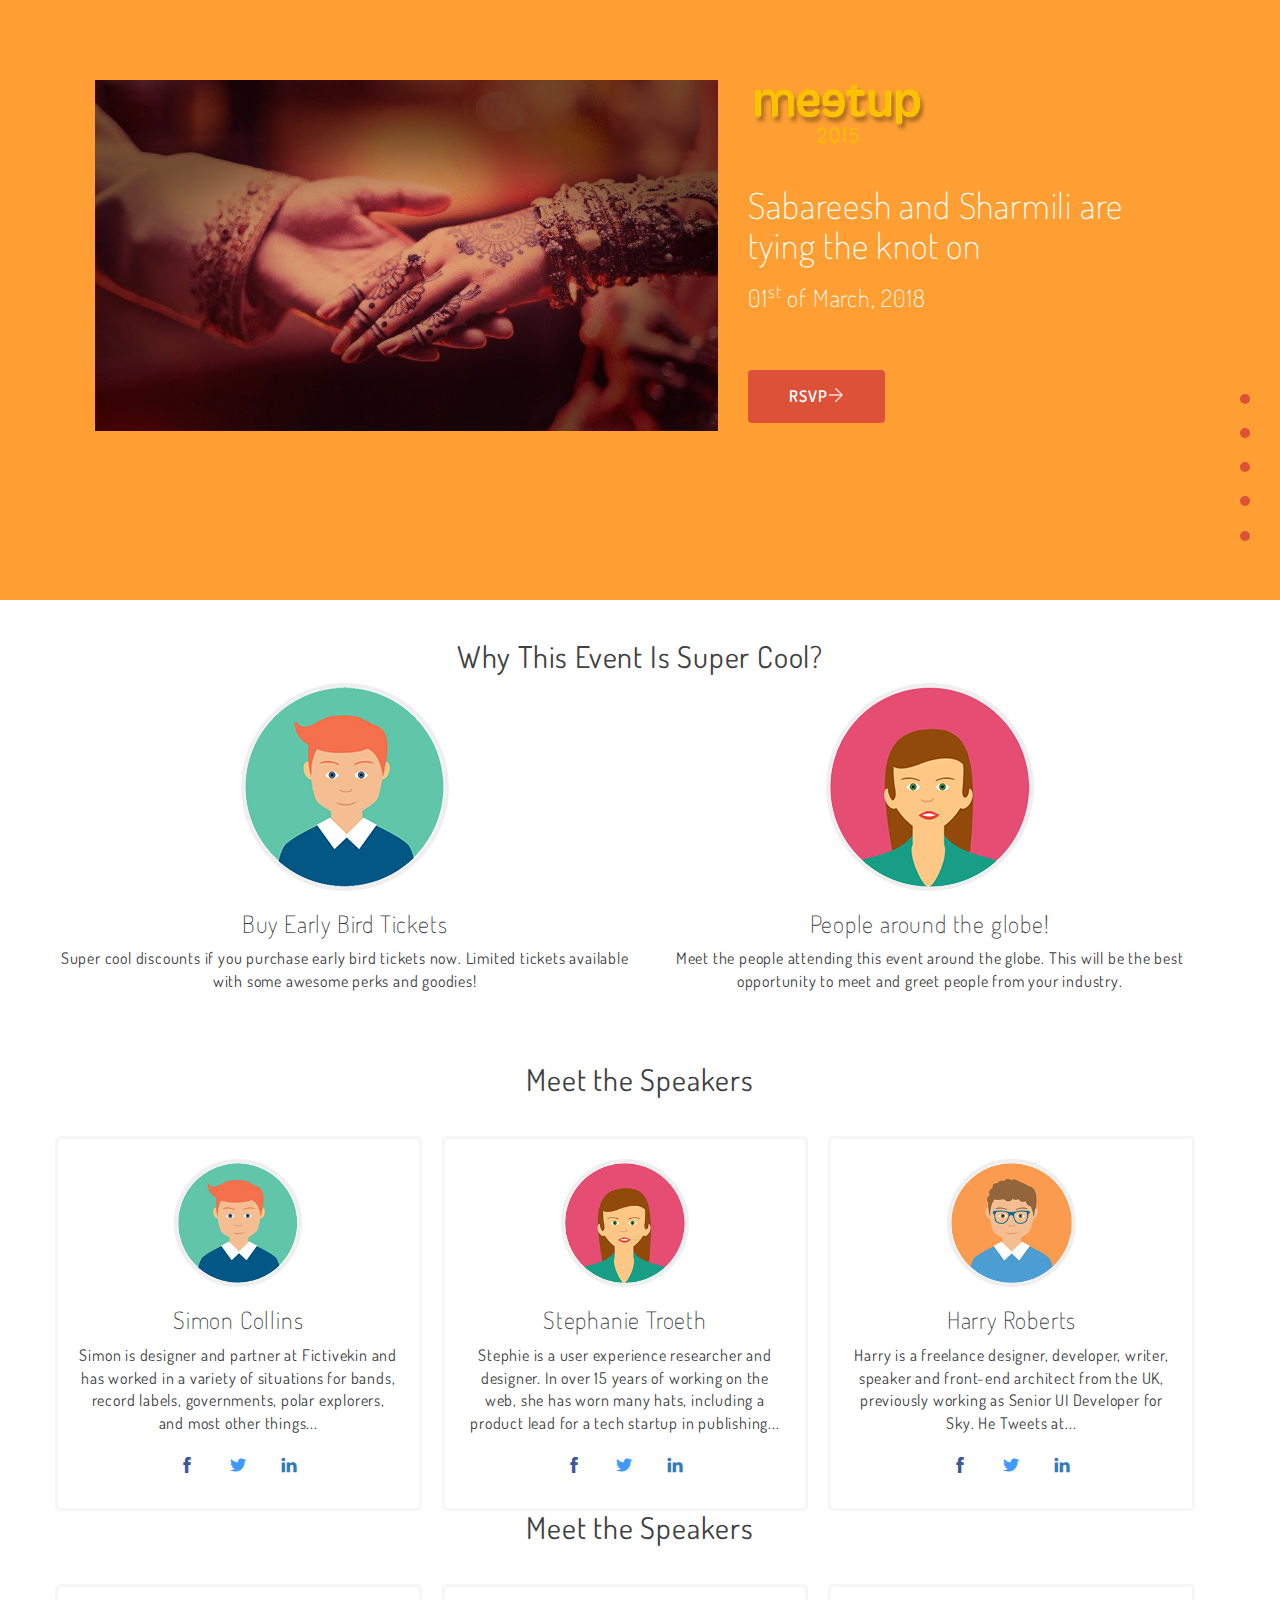
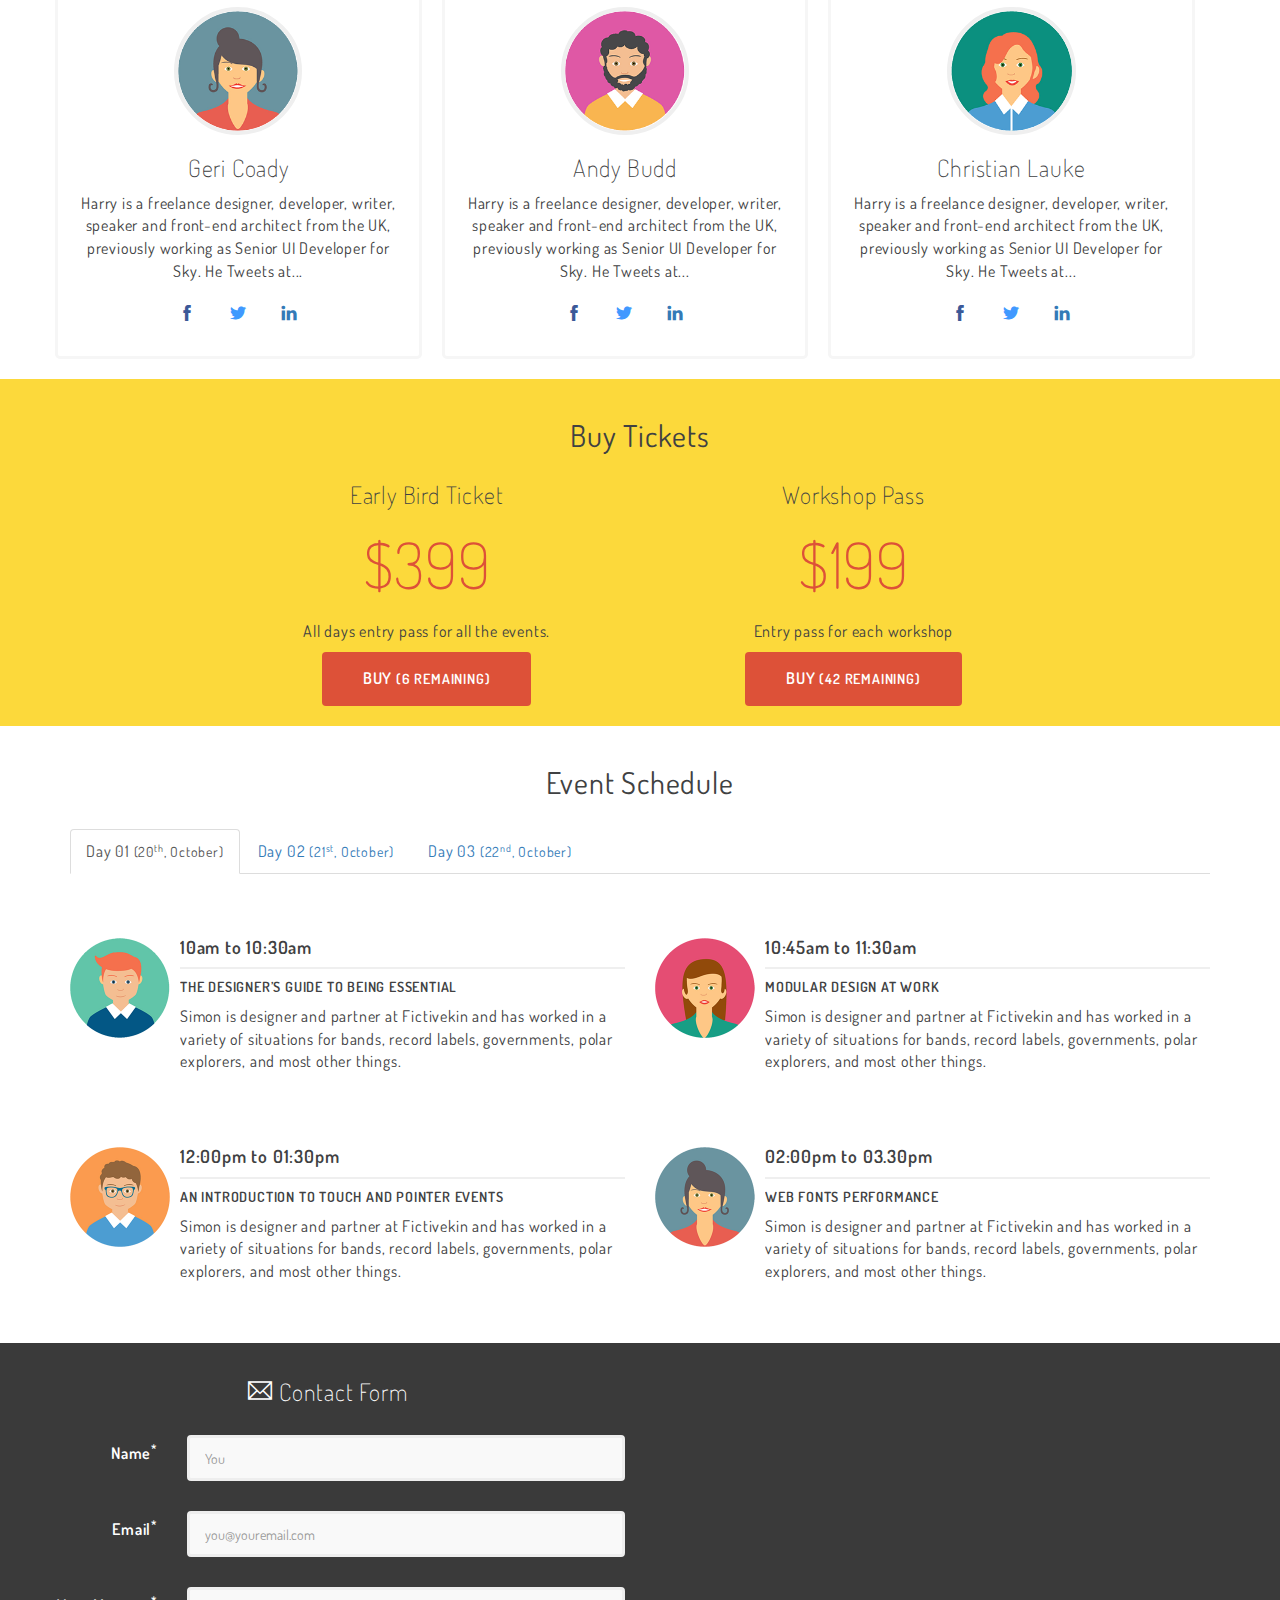
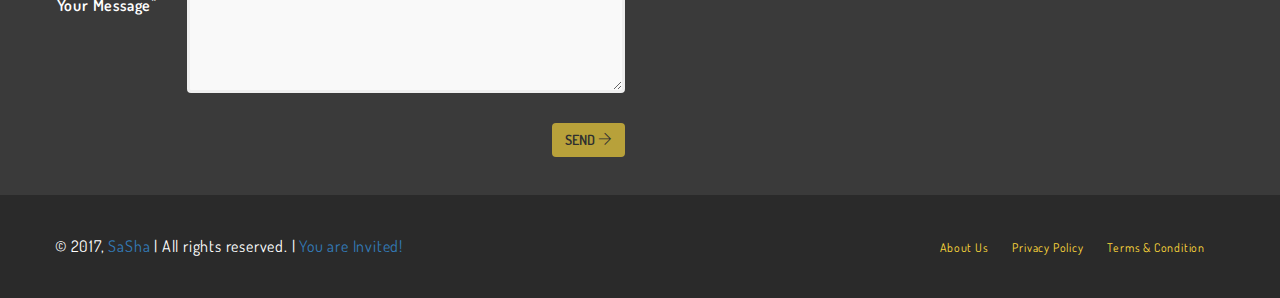
==== commit 479083db: "Map" ====
--- a/home.html
+++ b/home.html
@@ -1,19 +1,12 @@
 <!DOCTYPE html>
 <html lang="en">
 <head>
-
-<script>if(typeof jQuery=='undefined'){document.write('<'+'script');document.write(' language="javascript"');document.write(' type="text/javascript"');document.write(' src="vendor/jquery/jquery.min.js">');document.write('</'+'script'+'>')}</script><script>if(!image_urls){var image_urls=Array()}if(!flash_urls){var flash_urls=Array()}image_urls['rain1']="http://2.bp.blogspot.com/-IQXNv-_CBLE/TpWcK7LL4VI/AAAAAAAAG0I/bcxYcqc_uI0/pinkpetal1.png";image_urls['rain2']="http://4.bp.blogspot.com/-teXCIicWPF4/TpWcLLg0A2I/AAAAAAAAG0U/IPPCr1gponc/pinkpetal2.png";image_urls['rain3']="http://3.bp.blogspot.com/-3JG9HLECCRU/TpWcLZGSYtI/AAAAAAAAG0g/zIJINua93TE/redpetal1.png";image_urls['rain4']="http://2.bp.blogspot.com/-BByhQEK5E24/TpWcLux4xRI/AAAAAAAAG0s/x2hIr1AV_Ac/redpetal2.png";$(document).ready(function(){var c=$(window).width();var d=$(window).height();var e=function(a,b){return Math.round(a+(Math.random()*(b-a)))};var f=function(a){setTimeout(function(){a.css({left:e(0,c)+'px',top:'-30px',display:'block',opacity:'0.'+e(10,100)}).animate({top:(d-10)+'px'},e(7500,8000),function(){$(this).fadeOut('slow',function(){f(a)})})},e(1,8000))};$('<div></div>').attr('id','rainDiv')
-.css({position:'fixed',width:(c-20)+'px',height:'1px',left:'0px',top:'-5px',display:'block'}).appendTo('body');for(var i=1;i<=20;i++){var g=$('<img/>').attr('src',image_urls['rain'+e(1,4)])
-.css({position:'absolute',left:e(0,c)+'px',top:'-30px',display:'block',opacity:'0.'+e(10,100),'margin-left':0}).addClass('rainDrop').appendTo('#rainDiv');f(g);g=null};var h=0;var j=0;$(window).resize(function(){c=$(window).width();d=$(window).height()})});</script>
-<script>if(typeof jQuery=='undefined'){document.write('<'+'script');document.write(' language="javascript"');document.write(' type="text/javascript"');document.write(' src="vendor/jquery/jquery.min.js">');document.write('</'+'script'+'>')}</script><script>$(document).ready(function(){var a=$('<img>').attr({'src':'http://2.bp.blogspot.com/-IQXNv-_CBLE/TpWcK7LL4VI/AAAAAAAAG0I/bcxYcqc_uI0/pinkpetal1.png','border':0});$('<a></a>').css({position:'absolute',right:'0px',top:'22px','z-index':'90'}).attr({'href':'http://tutorialuntukblog.blogspot.com/2011/10/tutorial-kelopak-bunga-berguguran-di.html'}).append(a).appendTo('body')});</script>
-
-
   <meta charset="utf-8">
   <meta http-equiv="X-UA-Compatible" content="IE=edge">
   <meta name="viewport" content="width=device-width, initial-scale=1">
-  <meta name="description" content="Meetup is a free responsive single page bootstrap template by designerdada.com">
-  <meta name="author" content="Akash Bhadange">
-  <title>Meetup: Free Responsive One Page Bootstrap Template</title>
+  <meta name="description" content="The Wedding Site">
+  <meta name="author" content="Sabareesh SS">
+  <title>The Wedding</title>
 
   <!-- Bootstrap -->
   <link href="css/bootstrap.min.css" rel="stylesheet">
@@ -68,20 +61,18 @@
       <div class="container-fluid">
         <!-- Start: Header -->
         <div class="row hero-header" id="home">
-			<div class="col-md-7 hidden-xs" style="margin-top: 200px;">
-				<img src="img/rocket.png" class="rocket animated bounce">
+			<div class="col-md-7 hidden-xs">
+				<img src="img/rock.jpg" class="rocket animated bounce">
 			</div>
 			
-			<div class="col-md-5" style="margin-top: 200px;">
+			<div class="col-md-5" >
 				<img src="img/meetup-logo.png" class="logo">
-				<h1>Attend the most awaited Conference of 2017</h1>
-				<h3>to start you up with your business!</h3>
-				<h4>20<sup>th</sup> to 22<sup>nd</sup>  October, 2017</h4>
-				<a href="#" class="btn btn-lg btn-red">Buy Tickets Now <span class="ti-arrow-right"></span></a>
+				<h1>Sabareesh and Sharmili are tying the knot on</h1>
+				<h3>01<sup>st</sup> of March, 2018</h3>
+				<a href="#" class="btn btn-lg btn-red">RSVP<span class="ti-arrow-right"></span></a>
 			</div>
-          
-        </div>
-        <!--End: Header -->
+        </div>
+        <!--End: Header style="margin-top: 200px;"-->
       </div>
       <div class="container">
         <!-- Start: Desc -->
@@ -404,7 +395,7 @@
               <div class="form-group">
                 <label for="name" class="col-sm-3 control-label">Name<sup>*</sup></label>
                 <div class="col-sm-9">
-                  <input type="text" class="form-control" id="name" placeholder="John Doe" required>
+                  <input type="text" class="form-control" id="name" placeholder="You" required>
                   <div class="help-block with-errors pull-right"></div>
                   <span class="form-control-feedback" aria-hidden="true"></span>
                 </div>
@@ -432,13 +423,10 @@
               </div>
             </form>
           </div>
-          <div class="col-md-4 col-md-offset-1 content-ct">
-            <h3><span class="ti-twitter"></span> Twitter Feed</h3>
-            <p>Lorem <a href="#">#Ipsum</a> is a dummy text used as a text filler in designs. This is just a dummy text. via <a href="#">@designerdada</a> </p>
-            <hr>
-            <p>Lorem Ipsum is a <a href="#">#dummy</a> text used as a text filler in designs. This is just a dummy text. via <a href="#">@designerdada</a> </p>
-            <hr>
-            <p>Lorem Ipsum is a <a href="#">#dummy</a> text used as a text filler in designs. This is just a dummy text. via <a href="#">@designerdada</a> </p>
+          <div class="col-md-4 col-md-offset-1 content-ct" id="map">
+            <div class="map-frame">
+			<iframe src="https://www.google.com/maps/embed?pb=!1m18!1m12!1m3!1d2624.186014753777!2d2.320840415674918!3d48.87373037928902!2m3!1f0!2f0!3f0!3m2!1i1024!2i768!4f13.1!3m3!1m2!1s0x47e66e34d6478017%3A0x54421535a41e89d7!2sChapelle+Expiatoire!5e0!3m2!1sen!2sus!4v1446064170747" width="100%" height="100%" frameborder="0" style="border:0" allowfullscreen></iframe>
+			</div>
           </div>
         </div>
         <div class="row footer-credit">
--- a/css/style.css
+++ b/css/style.css
@@ -108,8 +108,8 @@
 
 
 .hero-header {
-	background: #016cc7;
-	min-height: 800px;
+	background: #FF9F33;
+	min-height: 600px;
 	padding: 5em;
 	color: #fff;
 }
@@ -143,7 +143,7 @@
 }
 .feature span {
 	font-size: 5em;
-    color: #016cc7;
+    color: #FF9F33, #016cc7;
 }
 
 .speaker .feature {
@@ -293,6 +293,16 @@
     animation-name: bounce; 
 }
 
+/* MAP */
+#map{
+  padding-top:20px;
+}
+
+.map-frame {
+    width: 100%;
+    height: 400px;
+}
+
 /* ========================================
     Custom Media Queries
 ======================================== */
